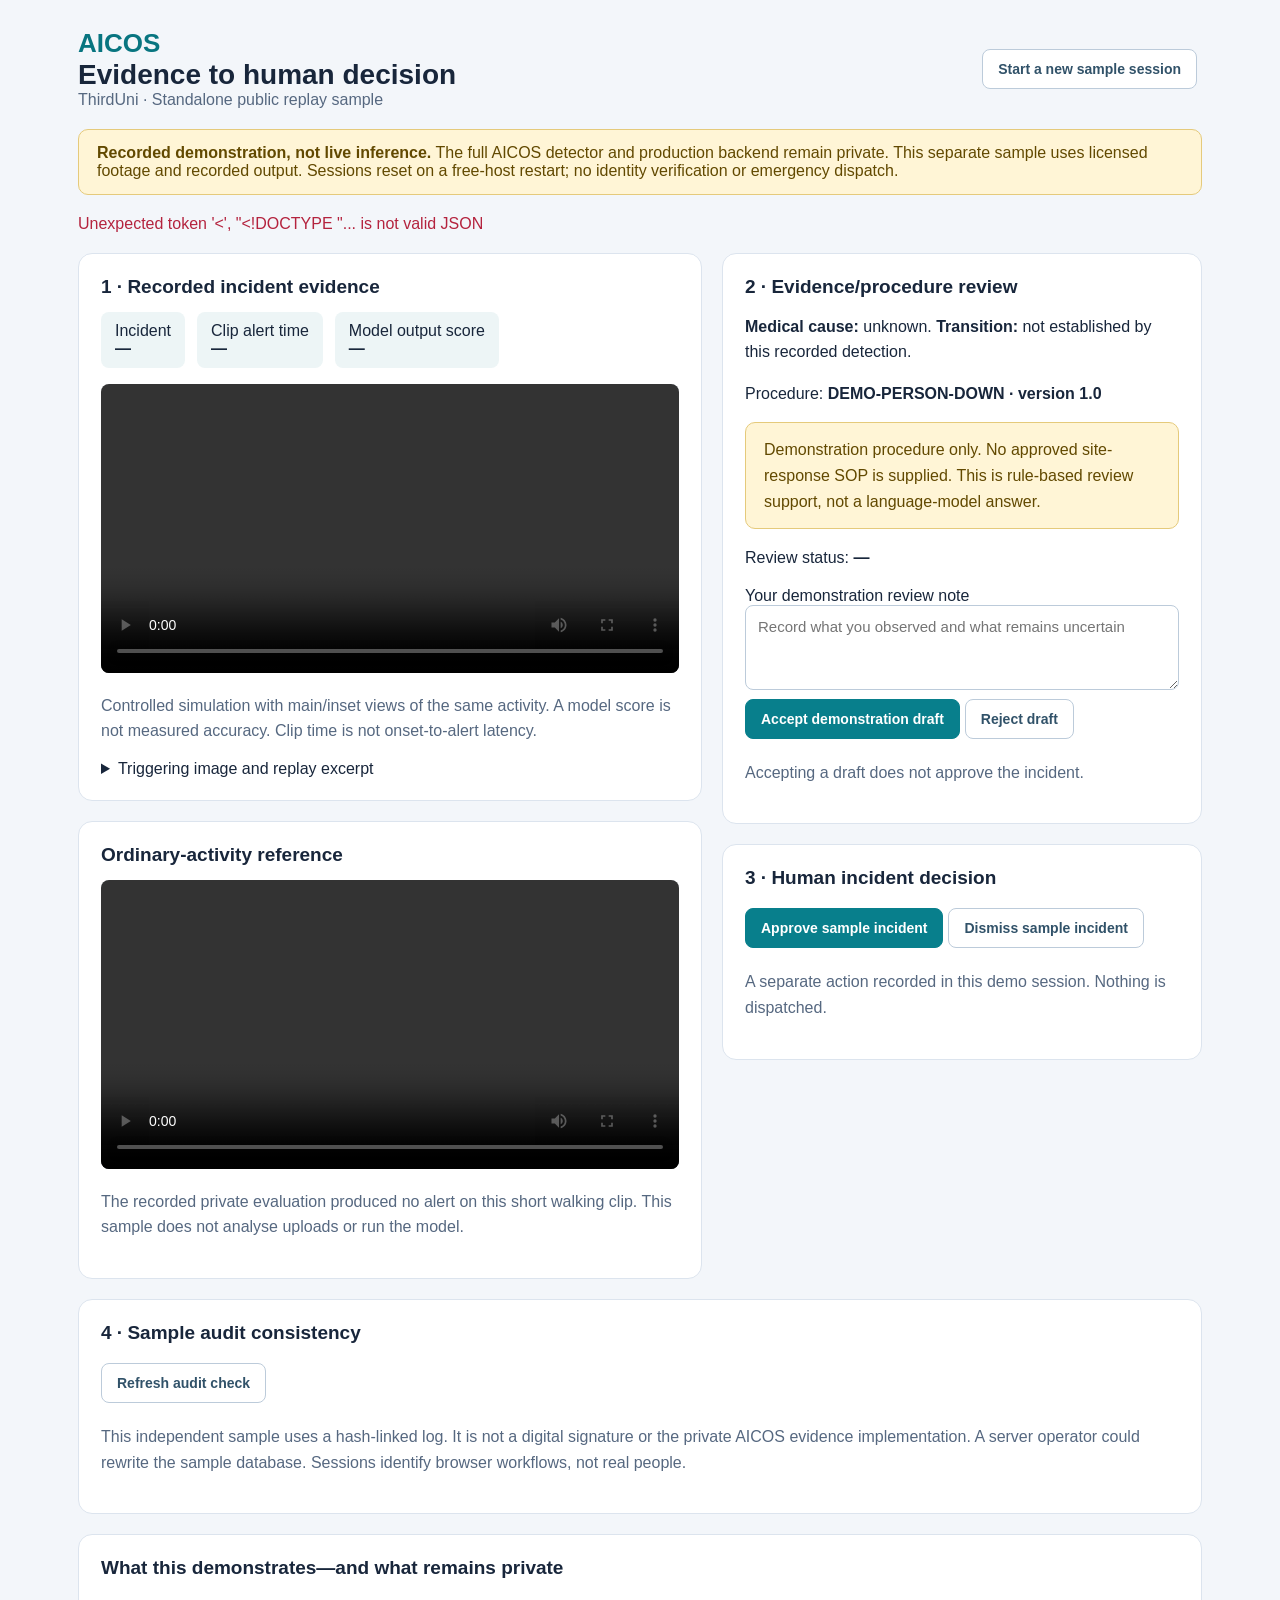
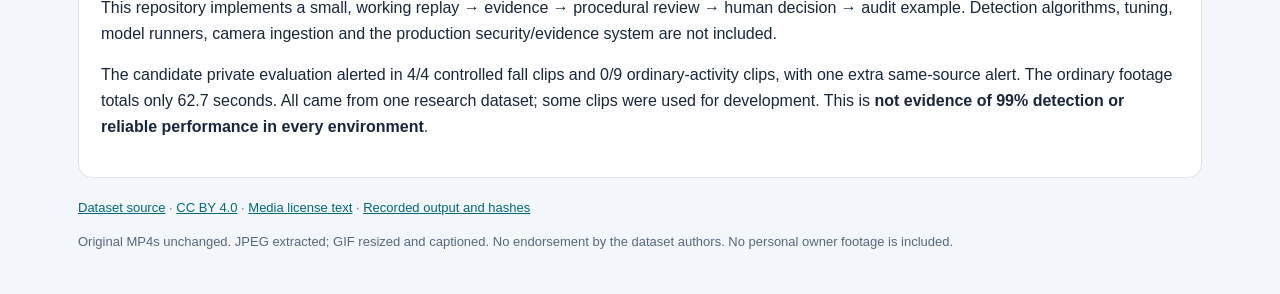
==== web/index.html @ 635187ae "Prepare standalone recorded-replay deployment" ====
<!doctype html><html lang="en"><head><meta charset="utf-8"><meta name="viewport" content="width=device-width,initial-scale=1"><title>AICOS · ThirdUni replay sample</title>
<style>
:root{color-scheme:light;font-family:Segoe UI,Arial,sans-serif;color:#18263b;background:#f3f6fa}*{box-sizing:border-box}body{margin:0}main{max-width:1180px;margin:auto;padding:28px}header{display:flex;align-items:center;justify-content:space-between;gap:16px;flex-wrap:wrap;margin-bottom:20px}.brand{font-size:26px;font-weight:800;color:#087580}h1{font-size:28px;margin:0}h2{font-size:19px;margin:0 0 14px}p,li{line-height:1.6}.muted{color:#566880}.notice{background:#fff5d6;color:#624900;border:1px solid #e5ca7b;border-radius:10px;padding:14px 18px;margin:16px 0}.grid{display:grid;grid-template-columns:1.3fr 1fr;gap:20px}.card{background:#fff;border:1px solid #dce4ee;border-radius:14px;padding:22px;margin-bottom:20px}.facts{display:flex;gap:12px;flex-wrap:wrap}.fact{background:#edf5f6;padding:10px 14px;border-radius:8px}.fact b{display:block}video,img{width:100%;max-height:340px;object-fit:contain;background:#e7edf3;border-radius:8px}button{font:600 14px Segoe UI,Arial,sans-serif;border:1px solid #087f8c;color:white;background:#087f8c;border-radius:8px;padding:11px 15px;cursor:pointer;margin:5px 5px 5px 0}button.secondary{background:white;color:#315269;border-color:#bccbda}button:disabled{opacity:.5;cursor:default}button:focus-visible,a:focus-visible,textarea:focus-visible{outline:3px solid #168fa9;outline-offset:3px}textarea{width:100%;font:15px Segoe UI,Arial,sans-serif;border:1px solid #bccbda;border-radius:8px;padding:12px;min-height:85px}a{color:#00697a}summary{cursor:pointer}.entry{border-top:1px solid #dce4ee;padding:12px 0;overflow-wrap:anywhere}.error{color:#b4233e}#status{min-height:24px}footer{font-size:13px;color:#566880}@media(max-width:760px){main{padding:16px}.grid{grid-template-columns:1fr}.card{padding:16px}}
</style></head><body><main>
<header><div><div class="brand">AICOS</div><h1>Evidence to human decision</h1><div class="muted">ThirdUni · Standalone public replay sample</div></div><button id="reset" class="secondary">Start a new sample session</button></header>
<aside class="notice"><strong>Recorded demonstration, not live inference.</strong> The full AICOS detector and production backend remain private. This separate sample uses licensed footage and recorded output. Sessions reset on a free-host restart; no identity verification or emergency dispatch.</aside>
<p id="status" role="status">Loading sample…</p>
<div class="grid"><div><section class="card"><h2>1 · Recorded incident evidence</h2><div class="facts"><div class="fact">Incident<b id="incident-state">—</b></div><div class="fact">Clip alert time<b id="alert-time">—</b></div><div class="fact">Model output score<b id="score">—</b></div></div><p id="description"></p><video controls preload="metadata" src="/assets/controlled-fall.mp4" aria-label="Licensed controlled fall source recording"></video><p class="muted">Controlled simulation with main/inset views of the same activity. A model score is not measured accuracy. Clip time is not onset-to-alert latency.</p><details><summary>Triggering image and replay excerpt</summary><p><img src="/assets/trigger.jpg" alt="Recorded triggering frame from a controlled fall simulation"></p><img src="/assets/context.gif" alt="Captioned excerpt of the recorded simulation"></details></section>
<section class="card"><h2>Ordinary-activity reference</h2><video controls preload="metadata" src="/assets/walking.mp4" aria-label="Licensed walking reference"></video><p class="muted">The recorded private evaluation produced no alert on this short walking clip. This sample does not analyse uploads or run the model.</p></section></div>
<div><section class="card"><h2>2 · Evidence/procedure review</h2><p><b>Medical cause:</b> unknown. <b>Transition:</b> not established by this recorded detection.</p><p id="integrity"></p><p>Procedure: <b>DEMO-PERSON-DOWN · version 1.0</b></p><ol id="steps"></ol><p class="notice">Demonstration procedure only. No approved site-response SOP is supplied. This is rule-based review support, not a language-model answer.</p><p>Review status: <b id="review-state">—</b></p><label for="note">Your demonstration review note</label><textarea id="note" maxlength="500" placeholder="Record what you observed and what remains uncertain"></textarea><div><button id="accept">Accept demonstration draft</button><button id="reject" class="secondary">Reject draft</button></div><p class="muted">Accepting a draft does not approve the incident.</p></section>
<section class="card"><h2>3 · Human incident decision</h2><button id="approve">Approve sample incident</button><button id="dismiss" class="secondary">Dismiss sample incident</button><p class="muted">A separate action recorded in this demo session. Nothing is dispatched.</p></section></div></div>
<section class="card"><h2>4 · Sample audit consistency</h2><button id="audit" class="secondary">Refresh audit check</button><p id="audit-result"></p><div id="entries"></div><p class="muted">This independent sample uses a hash-linked log. It is not a digital signature or the private AICOS evidence implementation. A server operator could rewrite the sample database. Sessions identify browser workflows, not real people.</p></section>
<section class="card"><h2>What this demonstrates—and what remains private</h2><p>This repository implements a small, working replay → evidence → procedural review → human decision → audit example. Detection algorithms, tuning, model runners, camera ingestion and the production security/evidence system are not included.</p><p>The candidate private evaluation alerted in 4/4 controlled fall clips and 0/9 ordinary-activity clips, with one extra same-source alert. The ordinary footage totals only 62.7 seconds. All came from one research dataset; some clips were used for development. This is <b>not evidence of 99% detection or reliable performance in every environment</b>.</p></section>
<footer><p id="credit"></p><p><a href="https://github.com/ASSIST-IoT-SRIPAS/multimodal-fall-detection-dataset">Dataset source</a> · <a href="https://creativecommons.org/licenses/by/4.0/">CC BY 4.0</a> · <a href="/assets/LICENSE.txt">Media license text</a> · <a href="/assets/record.json">Recorded output and hashes</a></p><p>Original MP4s unchanged. JPEG extracted; GIF resized and captioned. No endorsement by the dataset authors. No personal owner footage is included.</p></footer>
</main><script>
'use strict';const $=id=>document.getElementById(id);let current=null;let busy=false;
async function api(path,body){const r=await fetch(path,body===undefined?{}:{method:'POST',headers:{'Content-Type':'application/json'},body:JSON.stringify(body)});const data=await r.json();if(!r.ok)throw Error(typeof data.detail==='string'?data.detail:'Check your note and try again.');return data}
function update(state){current=state;$('incident-state').textContent=state.status;$('review-state').textContent=state.review;const reviewed=state.review!=='pending';$('accept').disabled=busy||reviewed;$('reject').disabled=busy||reviewed;$('note').disabled=busy||reviewed;$('approve').disabled=busy||state.review!=='accepted_for_demo'||state.status!=='detected';$('dismiss').disabled=busy||state.status!=='detected';$('reset').disabled=busy}
async function audit(){const a=await api('/api/audit');$('audit-result').textContent=(a.consistent?'Log links consistent.':'Log mismatch detected.')+' '+(a.media_match?'Media hashes match.':'Media hash mismatch.');$('entries').replaceChildren();for(const e of a.entries){const row=document.createElement('div');row.className='entry';const title=document.createElement('b');title.textContent=e.action.replaceAll('_',' ')+' · '+new Date(e.time*1000).toLocaleString();row.append(title);const text=document.createElement('p');text.textContent=e.details.note||'Public demo session; no dispatch.';row.append(text);const hash=document.createElement('small');hash.textContent='SHA-256 '+e.hash;row.append(hash);$('entries').append(row)}}
async function load(){const d=await api('/api/demo');update(d.state);$('description').textContent=d.record.title;$('alert-time').textContent=d.record.alert_seconds.toFixed(2)+' seconds';$('score').textContent=Math.round(d.record.model_score*100)+'%';$('integrity').textContent=d.media_match?'Recorded media hashes match.':'Recorded media mismatch.';$('steps').replaceChildren();for(const s of d.procedure.steps){const li=document.createElement('li');li.textContent=s;$('steps').append(li)}$('credit').textContent=d.record.credit;await audit()}
async function run(action){if(busy)return;busy=true;if(current)update(current);$('status').className='';$('status').textContent='Working…';try{await action();$('status').textContent='Sample ready.'}catch(e){$('status').className='error';$('status').textContent=e.message}finally{busy=false;if(current)update(current)}}
for(const decision of ['accept','reject'])$(decision).onclick=()=>run(async()=>{if(!$('note').value.trim())throw Error('Add a review note first.');update(await api('/api/review',{decision,note:$('note').value}));await audit()});
for(const [button,status] of [['approve','approved'],['dismiss','dismissed']])$(button).onclick=()=>run(async()=>{update(await api('/api/decision',{status}));await audit()});
$('reset').onclick=()=>run(async()=>{await api('/api/reset',{});$('note').value='';await load()});$('audit').onclick=()=>run(audit);run(load);
</script></body></html>
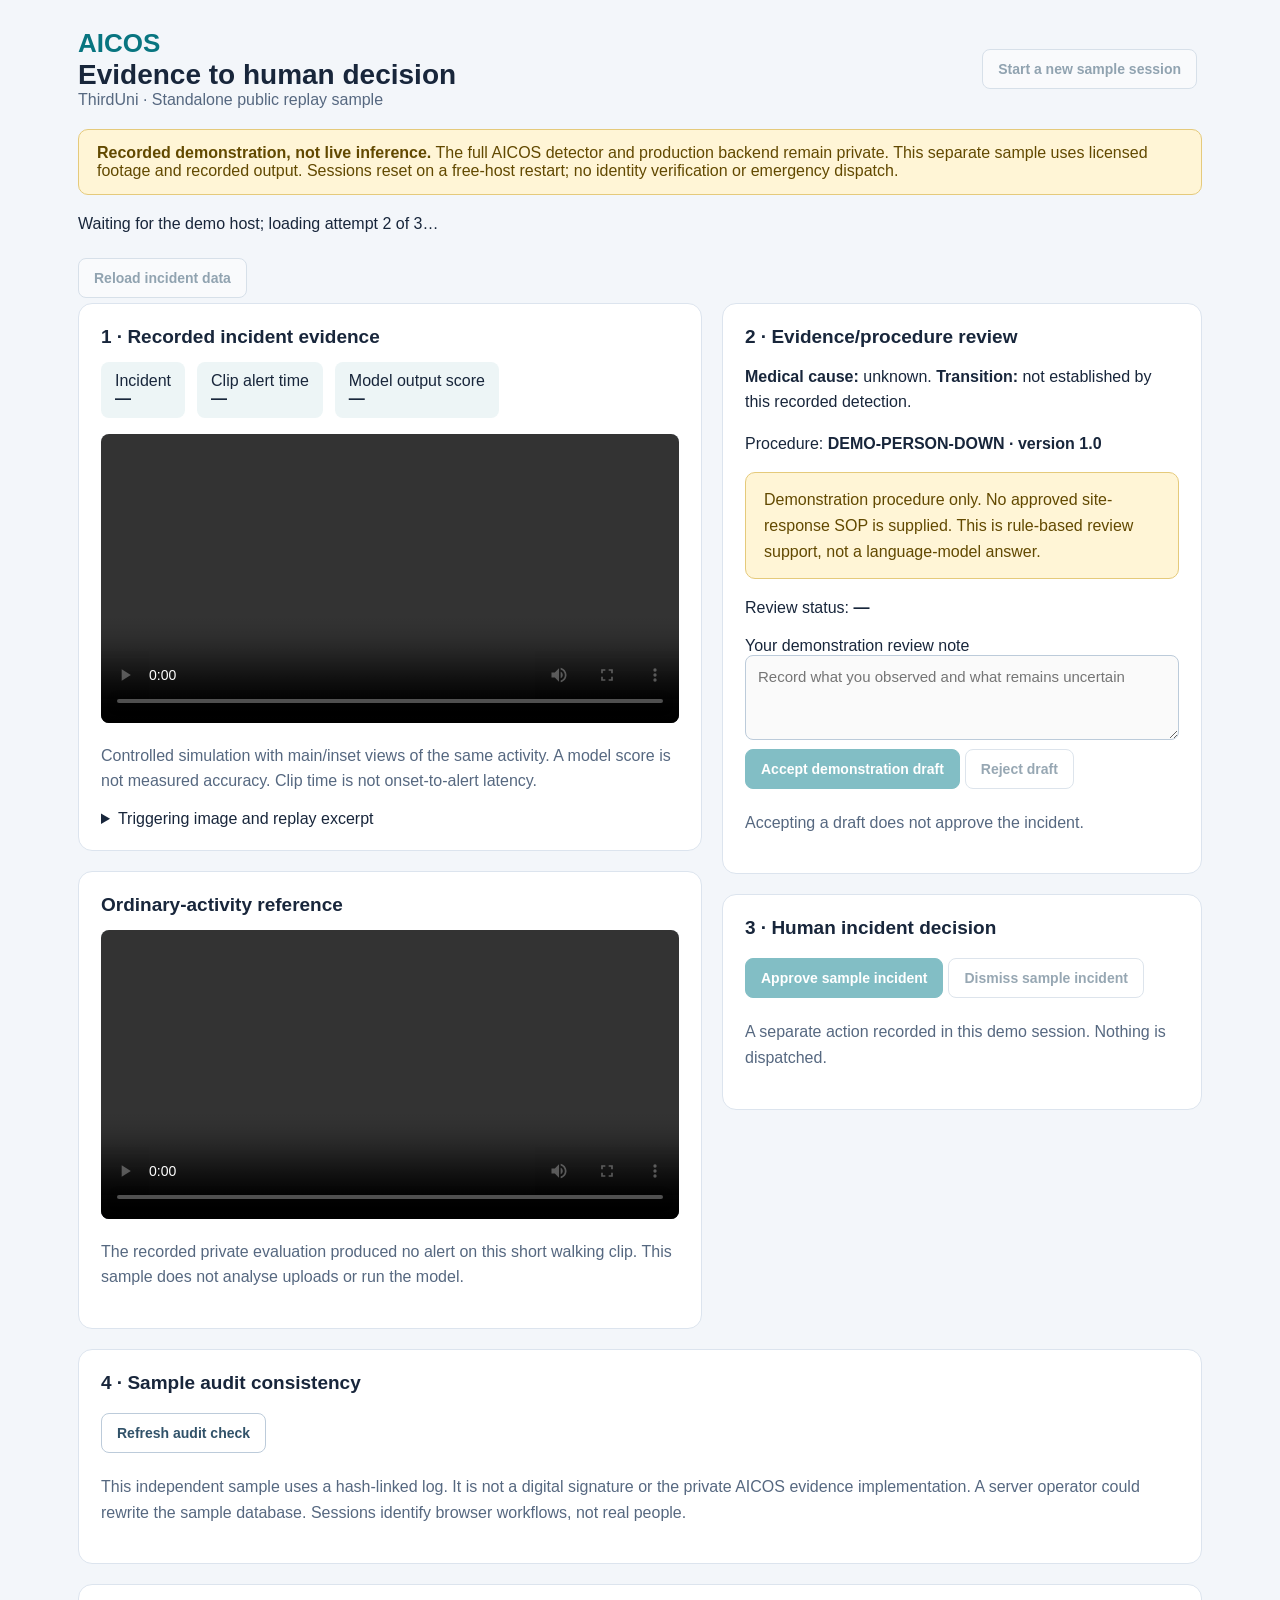
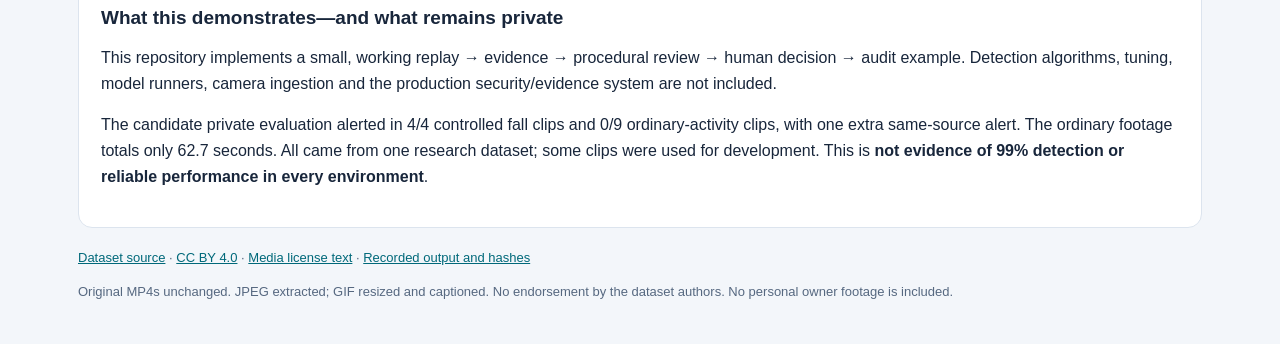
==== commit 9ec2462f: "Handle temporary HTML host responses without repeating decisions" ====
--- a/web/index.html
+++ b/web/index.html
@@ -4,7 +4,7 @@
 </style></head><body><main>
 <header><div><div class="brand">AICOS</div><h1>Evidence to human decision</h1><div class="muted">ThirdUni · Standalone public replay sample</div></div><button id="reset" class="secondary">Start a new sample session</button></header>
 <aside class="notice"><strong>Recorded demonstration, not live inference.</strong> The full AICOS detector and production backend remain private. This separate sample uses licensed footage and recorded output. Sessions reset on a free-host restart; no identity verification or emergency dispatch.</aside>
-<p id="status" role="status">Loading sample…</p>
+<p id="status" role="status">Loading sample…</p><button id="reload" class="secondary">Reload incident data</button>
 <div class="grid"><div><section class="card"><h2>1 · Recorded incident evidence</h2><div class="facts"><div class="fact">Incident<b id="incident-state">—</b></div><div class="fact">Clip alert time<b id="alert-time">—</b></div><div class="fact">Model output score<b id="score">—</b></div></div><p id="description"></p><video controls preload="metadata" src="/assets/controlled-fall.mp4" aria-label="Licensed controlled fall source recording"></video><p class="muted">Controlled simulation with main/inset views of the same activity. A model score is not measured accuracy. Clip time is not onset-to-alert latency.</p><details><summary>Triggering image and replay excerpt</summary><p><img src="/assets/trigger.jpg" alt="Recorded triggering frame from a controlled fall simulation"></p><img src="/assets/context.gif" alt="Captioned excerpt of the recorded simulation"></details></section>
 <section class="card"><h2>Ordinary-activity reference</h2><video controls preload="metadata" src="/assets/walking.mp4" aria-label="Licensed walking reference"></video><p class="muted">The recorded private evaluation produced no alert on this short walking clip. This sample does not analyse uploads or run the model.</p></section></div>
 <div><section class="card"><h2>2 · Evidence/procedure review</h2><p><b>Medical cause:</b> unknown. <b>Transition:</b> not established by this recorded detection.</p><p id="integrity"></p><p>Procedure: <b>DEMO-PERSON-DOWN · version 1.0</b></p><ol id="steps"></ol><p class="notice">Demonstration procedure only. No approved site-response SOP is supplied. This is rule-based review support, not a language-model answer.</p><p>Review status: <b id="review-state">—</b></p><label for="note">Your demonstration review note</label><textarea id="note" maxlength="500" placeholder="Record what you observed and what remains uncertain"></textarea><div><button id="accept">Accept demonstration draft</button><button id="reject" class="secondary">Reject draft</button></div><p class="muted">Accepting a draft does not approve the incident.</p></section>
@@ -14,12 +14,30 @@
 <footer><p id="credit"></p><p><a href="https://github.com/ASSIST-IoT-SRIPAS/multimodal-fall-detection-dataset">Dataset source</a> · <a href="https://creativecommons.org/licenses/by/4.0/">CC BY 4.0</a> · <a href="/assets/LICENSE.txt">Media license text</a> · <a href="/assets/record.json">Recorded output and hashes</a></p><p>Original MP4s unchanged. JPEG extracted; GIF resized and captioned. No endorsement by the dataset authors. No personal owner footage is included.</p></footer>
 </main><script>
 'use strict';const $=id=>document.getElementById(id);let current=null;let busy=false;
-async function api(path,body){const r=await fetch(path,body===undefined?{}:{method:'POST',headers:{'Content-Type':'application/json'},body:JSON.stringify(body)});const data=await r.json();if(!r.ok)throw Error(typeof data.detail==='string'?data.detail:'Check your note and try again.');return data}
-function update(state){current=state;$('incident-state').textContent=state.status;$('review-state').textContent=state.review;const reviewed=state.review!=='pending';$('accept').disabled=busy||reviewed;$('reject').disabled=busy||reviewed;$('note').disabled=busy||reviewed;$('approve').disabled=busy||state.review!=='accepted_for_demo'||state.status!=='detected';$('dismiss').disabled=busy||state.status!=='detected';$('reset').disabled=busy}
+async function api(path,body){
+ const read=body===undefined;
+ for(let attempt=0;attempt<(read?3:1);attempt++){
+  let response,data;
+  try{
+   response=await fetch(path,{cache:'no-store',signal:AbortSignal.timeout(20000),...(read?{}:{method:'POST',headers:{'Content-Type':'application/json'},body:JSON.stringify(body)})});
+   if(!(response.headers.get('content-type')||'').toLowerCase().includes('application/json'))throw Object.assign(Error('The hosting service returned a page instead of incident data.'),{temporary:true});
+   try{data=await response.json()}catch{throw Object.assign(Error('The hosting service returned incomplete incident data.'),{temporary:true})}
+   if(!response.ok)throw Object.assign(Error(typeof data.detail==='string'?data.detail:'The request could not be completed.'),{temporary:[429,502,503,504].includes(response.status)});
+   return data;
+  }catch(error){
+   const temporary=error.temporary||!response;
+   if(read&&temporary&&attempt<2){$('status').textContent='Waiting for the demo host; loading attempt '+(attempt+2)+' of 3…';await new Promise(resolve=>setTimeout(resolve,1500*(attempt+1)));continue}
+   if(!read&&temporary){update(null);throw Error('The action could not be confirmed. Click Reload incident data to check its status before trying again. The action was not automatically repeated.')}
+   if(read&&temporary)throw Error('The demo host is temporarily unavailable. Click Reload incident data to try again.');
+   throw error;
+  }
+ }
+}
+function update(state){current=state;if(state){$('incident-state').textContent=state.status;$('review-state').textContent=state.review}const ready=!!state;const reviewed=ready&&state.review!=='pending';$('accept').disabled=busy||!ready||reviewed;$('reject').disabled=busy||!ready||reviewed;$('note').disabled=busy||!ready||reviewed;$('approve').disabled=busy||!ready||state.review!=='accepted_for_demo'||state.status!=='detected';$('dismiss').disabled=busy||!ready||state.status!=='detected';$('reset').disabled=busy;$('reload').disabled=busy}
 async function audit(){const a=await api('/api/audit');$('audit-result').textContent=(a.consistent?'Log links consistent.':'Log mismatch detected.')+' '+(a.media_match?'Media hashes match.':'Media hash mismatch.');$('entries').replaceChildren();for(const e of a.entries){const row=document.createElement('div');row.className='entry';const title=document.createElement('b');title.textContent=e.action.replaceAll('_',' ')+' · '+new Date(e.time*1000).toLocaleString();row.append(title);const text=document.createElement('p');text.textContent=e.details.note||'Public demo session; no dispatch.';row.append(text);const hash=document.createElement('small');hash.textContent='SHA-256 '+e.hash;row.append(hash);$('entries').append(row)}}
 async function load(){const d=await api('/api/demo');update(d.state);$('description').textContent=d.record.title;$('alert-time').textContent=d.record.alert_seconds.toFixed(2)+' seconds';$('score').textContent=Math.round(d.record.model_score*100)+'%';$('integrity').textContent=d.media_match?'Recorded media hashes match.':'Recorded media mismatch.';$('steps').replaceChildren();for(const s of d.procedure.steps){const li=document.createElement('li');li.textContent=s;$('steps').append(li)}$('credit').textContent=d.record.credit;await audit()}
-async function run(action){if(busy)return;busy=true;if(current)update(current);$('status').className='';$('status').textContent='Working…';try{await action();$('status').textContent='Sample ready.'}catch(e){$('status').className='error';$('status').textContent=e.message}finally{busy=false;if(current)update(current)}}
+async function run(action){if(busy)return;busy=true;update(current);$('status').className='';$('status').textContent='Working…';try{await action();$('status').textContent='Sample ready.'}catch(e){$('status').className='error';$('status').textContent=e.message}finally{busy=false;update(current)}}
 for(const decision of ['accept','reject'])$(decision).onclick=()=>run(async()=>{if(!$('note').value.trim())throw Error('Add a review note first.');update(await api('/api/review',{decision,note:$('note').value}));await audit()});
 for(const [button,status] of [['approve','approved'],['dismiss','dismissed']])$(button).onclick=()=>run(async()=>{update(await api('/api/decision',{status}));await audit()});
-$('reset').onclick=()=>run(async()=>{await api('/api/reset',{});$('note').value='';await load()});$('audit').onclick=()=>run(audit);run(load);
+$('reset').onclick=()=>run(async()=>{await api('/api/reset',{});$('note').value='';await load()});$('reload').onclick=()=>run(load);$('audit').onclick=()=>run(audit);run(load);
 </script></body></html>
